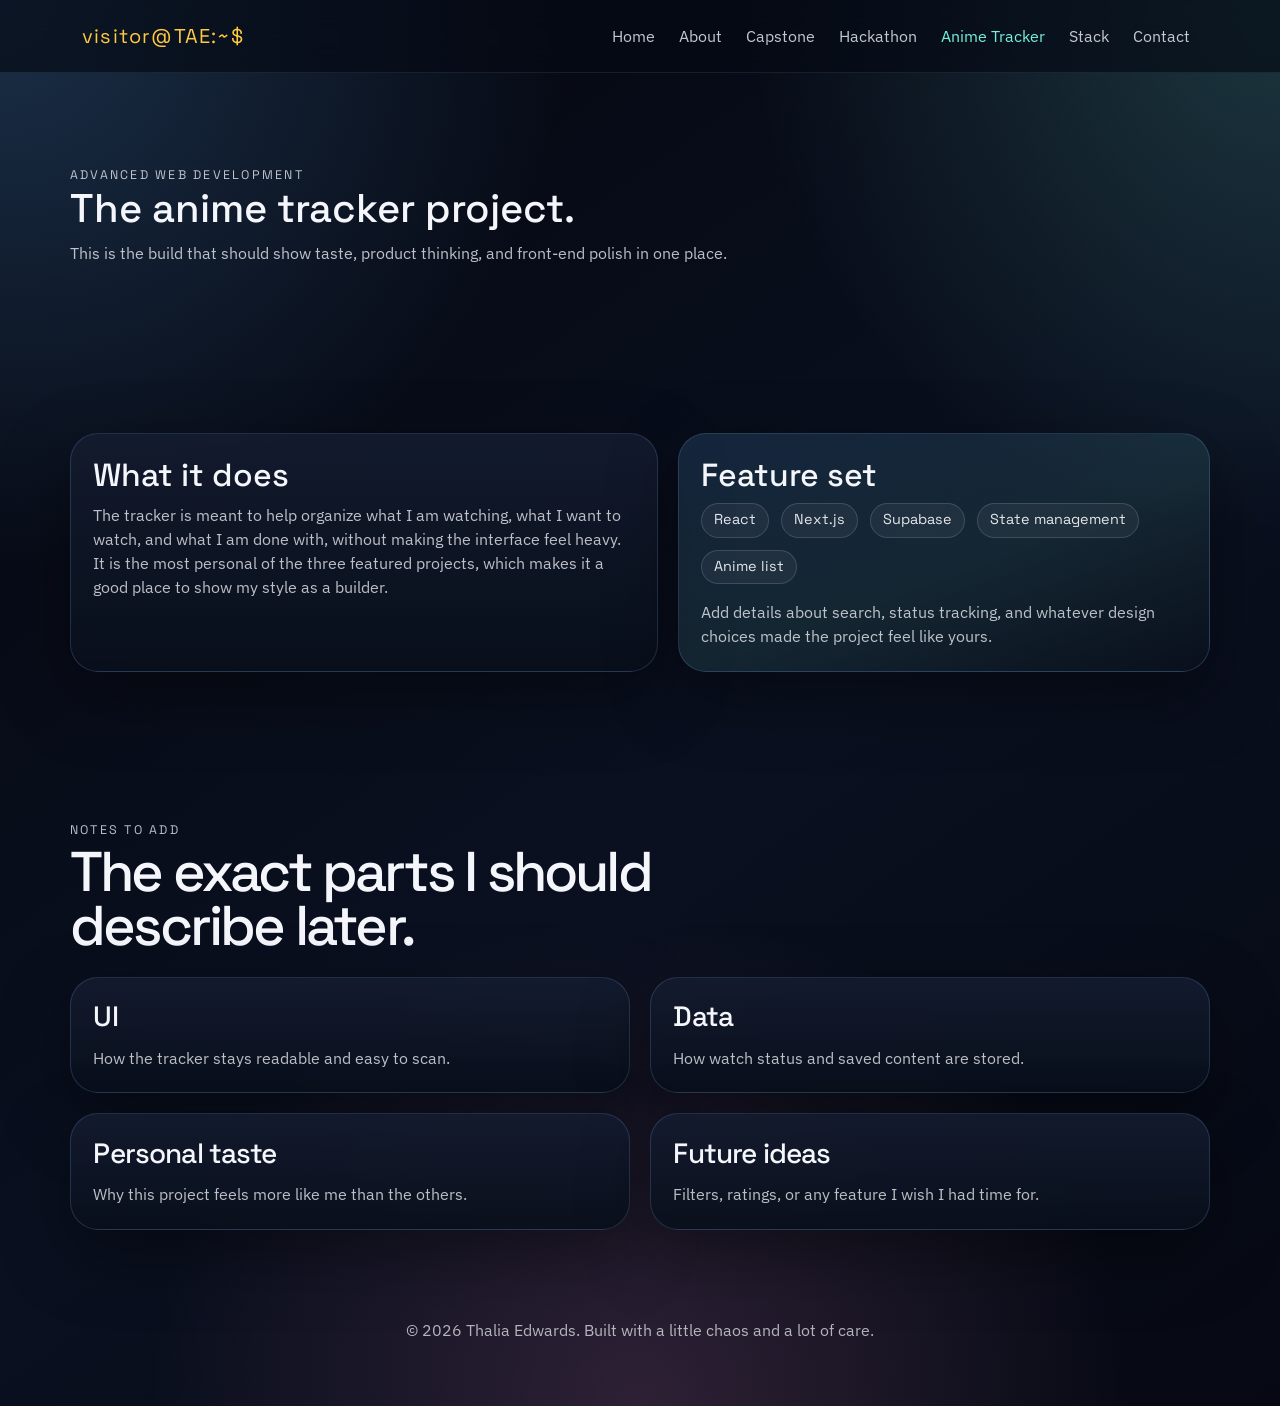
==== animer-tracker.html @ 8015b2f3 "Renamed files to be relevant to their respective pages, updated styling on the home page, finished i" ====
<!doctype html>
<html lang="en">
  <head>
    <meta charset="utf-8" />
    <meta name="viewport" content="width=device-width, initial-scale=1" />
    <title>Anime Tracker | Thalia Edwards</title>
    <link rel="icon" type="image/x-icon" href="favicon.ico" />
    <link rel="preconnect" href="https://fonts.googleapis.com" />
    <link rel="preconnect" href="https://fonts.gstatic.com" crossorigin />
    <link
      href="https://fonts.googleapis.com/css2?family=Space+Grotesk:wght@400;500;700&family=IBM+Plex+Sans:wght@400;500;600&display=swap"
      rel="stylesheet"
    />
    <link
      href="https://cdn.jsdelivr.net/npm/bootstrap@5.3.8/dist/css/bootstrap.min.css"
      rel="stylesheet"
      integrity="sha384-sRIl4kxILFvY47J16cr9ZwB07vP4J8+LH7qKQnuqkuIAvNWLzeN8tE5YBujZqJLB"
      crossorigin="anonymous"
    />
    <link rel="stylesheet" href="style.css" />
  </head>
  <body tabindex="0">
    <!-- Shared nav shell: this page holds the anime tracker story. -->
    <nav id="navbar" class="navbar navbar-expand-lg navbar-dark sticky-top">
      <div class="container-fluid site-shell">
        <a class="navbar-brand brand-mark" href="index.html">visitor@TAE:~$</a>
        <button
          class="navbar-toggler"
          type="button"
          data-bs-toggle="collapse"
          data-bs-target="#navbarNavAltMarkup"
          aria-controls="navbarNavAltMarkup"
          aria-expanded="false"
          aria-label="Toggle navigation"
        >
          <span class="navbar-toggler-icon"></span>
        </button>
        <div class="collapse navbar-collapse" id="navbarNavAltMarkup">
          <ul class="navbar-nav ms-auto align-items-lg-center gap-lg-2">
            <li class="nav-item">
              <a class="nav-link" href="index.html">Home</a>
            </li>
            <li class="nav-item">
              <a class="nav-link" href="name.html">About</a>
            </li>
            <li class="nav-item">
              <a class="nav-link" href="capstone.html">Capstone</a>
            </li>
            <li class="nav-item">
              <a class="nav-link" href="hackathon.html">Hackathon</a>
            </li>
            <li class="nav-item">
              <a class="nav-link active" href="#anime-tracker">Anime Tracker</a>
            </li>
            <li class="nav-item">
              <a class="nav-link" href="skills.html">Stack</a>
            </li>
            <li class="nav-item">
              <a class="nav-link" href="contact.html">Contact</a>
            </li>
          </ul>
        </div>
      </div>
    </nav>

    <main>
      <!-- Project intro: the fandom-flavored build that still needs clean product thinking. -->
      <header class="section-shell hero">
        <div class="section-heading reveal">
          <p class="eyebrow">Advanced web development</p>
          <h1>The anime tracker project.</h1>
          <p>
            This is the build that should show taste, product thinking, and
            front-end polish in one place.
          </p>
        </div>
      </header>

      <!-- Main content: describe the product and the features worth calling out. -->
      <section id="anime-tracker" class="section-shell split-section">
        <div class="split-layout">
          <article class="story-card reveal">
            <h2>What it does</h2>
            <p>
              The tracker is meant to help organize what I am watching, what I
              want to watch, and what I am done with, without making the
              interface feel heavy.
            </p>
            <p>
              It is the most personal of the three featured projects, which
              makes it a good place to show my style as a builder.
            </p>
          </article>
          <article class="story-card story-card-accent reveal">
            <h2>Feature set</h2>
            <div class="tag-row">
              <span class="tag">React</span>
              <span class="tag">Next.js</span>
              <span class="tag">Supabase</span>
              <span class="tag">State management</span>
              <span class="tag">Anime list</span>
            </div>
            <p class="mt-3">
              Add details about search, status tracking, and whatever design
              choices made the project feel like yours.
            </p>
          </article>
        </div>
      </section>

      <!-- Main content: a few concrete notes for the final project writeup. -->
      <section class="section-shell">
        <div class="section-heading reveal">
          <p class="eyebrow">Notes to add</p>
          <h2>The exact parts I should describe later.</h2>
        </div>
        <div class="skill-grid">
          <article class="skill-card reveal">
            <h3>UI</h3>
            <p>How the tracker stays readable and easy to scan.</p>
          </article>
          <article class="skill-card reveal">
            <h3>Data</h3>
            <p>How watch status and saved content are stored.</p>
          </article>
          <article class="skill-card reveal">
            <h3>Personal taste</h3>
            <p>Why this project feels more like me than the others.</p>
          </article>
          <article class="skill-card reveal">
            <h3>Future ideas</h3>
            <p>Filters, ratings, or any feature I wish I had time for.</p>
          </article>
        </div>
      </section>

      <!-- Footer: same end point as the other pages. -->
      <footer class="footer section-shell">
        <p>
          &copy; 2026 Thalia Edwards. Built with a little chaos and a lot of
          care.
        </p>
      </footer>
    </main>

    <script
      src="https://cdn.jsdelivr.net/npm/bootstrap@5.3.8/dist/js/bootstrap.bundle.min.js"
      integrity="sha384-FKyoEForCGlyvwx9Hj09JcYn3nv7wiPVlz7YYwJrWVcXK/BmnVDxM+D2scQbITxI"
      crossorigin="anonymous"
    ></script>
  </body>
</html>
---- style.css ----
/* Design tokens: the palette and spacing values used everywhere else. */
:root {
  --bg: #070b14;
  --bg-elevated: rgba(10, 16, 29, 0.76);
  --bg-soft: rgba(15, 24, 43, 0.88);
  --text: #f4f6fb;
  --muted: rgba(244, 246, 251, 0.76);
  --line: rgba(138, 191, 255, 0.18);
  --aqua: #76f0df;
  --blue: #5fb1ff;
  --gold: #ffc940;
  --rose: #f58cc6;
  --shadow: 0 24px 70px rgba(0, 0, 0, 0.4);
  --radius-xl: 28px;
  --radius-lg: 22px;
  --radius-md: 18px;
  --max-width: 1140px;
}

/* Base reset and page-wide defaults. */
* {
  box-sizing: border-box;
}

html {
  scroll-behavior: smooth;
}

body {
  margin: 0;
  color: var(--text);
  font-family: "IBM Plex Sans", "Segoe UI", sans-serif;
  background:
    radial-gradient(
      circle at top left,
      rgba(95, 177, 255, 0.24),
      transparent 30%
    ),
    radial-gradient(
      circle at top right,
      rgba(117, 240, 223, 0.18),
      transparent 28%
    ),
    radial-gradient(
      circle at bottom center,
      rgba(245, 140, 198, 0.16),
      transparent 32%
    ),
    linear-gradient(145deg, #05070f 0%, #0a1020 55%, #060913 100%);
  min-height: 100vh;
  position: relative;
  scroll-padding-top: 110px;
}

/* Soft grid overlay to keep the page feeling technical without getting loud. */
body::before {
  content: "";
  position: fixed;
  inset: 0;
  pointer-events: none;
  background-image:
    linear-gradient(rgba(255, 255, 255, 0.025) 1px, transparent 1px),
    linear-gradient(90deg, rgba(255, 255, 255, 0.025) 1px, transparent 1px);
  background-size: 46px 46px;
  mask-image: radial-gradient(circle at center, black, transparent 92%);
  opacity: 0.35;
}

/* Shared typography: headings, nav labels, pills, and buttons use the display font. */
h1,
h2,
h3,
.navbar-brand,
.eyebrow,
.button,
.tag,
.pill {
  font-family: "Space Grotesk", "Segoe UI", sans-serif;
}

/* Layout wrappers that keep content centered and readable. */
a {
  color: inherit;
}

.site-shell,
.section-shell {
  width: min(var(--max-width), calc(100% - 2rem));
  margin: 0 auto;
}

/* Navigation shell: sticky, blurred, and intentionally understated. */
.navbar {
  background: rgba(6, 10, 20, 0.66);
  backdrop-filter: blur(16px);
  border-bottom: 1px solid rgba(255, 255, 255, 0.08);
}

.navbar .site-shell {
  padding-top: 0.5rem;
  padding-bottom: 0.5rem;
}

.brand-mark {
  color: var(--gold) !important;
  letter-spacing: 0.06em;
}

.nav-link {
  color: rgba(244, 246, 251, 0.8) !important;
  transition:
    color 0.2s ease,
    transform 0.2s ease;
}

.nav-link:hover,
.nav-link.active,
.nav-link:focus-visible {
  color: var(--aqua) !important;
}

.nav-link-highlight {
  padding-inline: 1rem;
  border: 1px solid rgba(117, 240, 223, 0.24);
  border-radius: 999px;
  background: rgba(117, 240, 223, 0.08);
}

.nav-link-highlight:hover {
  background: rgba(117, 240, 223, 0.16);
}

/* Major page sections share the same vertical spacing. */
.hero,
.section-shell {
  padding: 4.5rem 0;
}

.hero {
  padding-top: 5.5rem;
}

/* Grid layouts used by the main page sections. */
.hero-grid,
.split-layout,
.project-grid,
.interest-grid,
.skill-grid,
.contact-grid {
  display: grid;
  gap: 1.25rem;
}

.hero-grid {
  grid-template-columns: minmax(0, 1.25fr) minmax(320px, 0.9fr);
  align-items: center;
}

/* Hero and section headlines need heavier visual weight. */
.hero-copy h1,
.section-heading h2 {
  font-family: "Space Grotesk", "Segoe UI", sans-serif;
  line-height: 0.96;
  letter-spacing: -0.05em;
}

.hero-copy h1 {
  font-size: clamp(3.5rem, 8vw, 6.5rem);
  margin: 0.35rem 0 1rem;
}

.eyebrow {
  display: inline-flex;
  align-items: center;
  gap: 0.5rem;
  margin: 0;
  text-transform: uppercase;
  letter-spacing: 0.18em;
  font-size: 0.78rem;
  color: var(--aqua);
}

/* Intro copy in the hero gets a little extra breathing room. */
.hero-lead {
  max-width: 42rem;
  font-size: clamp(1.1rem, 1.8vw, 1.35rem);
  color: rgba(244, 246, 251, 0.94);
}

/* Body copy color is slightly muted so the headings stay dominant. */
.hero-body,
.section-heading p,
.story-card p,
.project-card p,
.skill-card p,
.interest-card p,
.contact-card p {
  color: var(--muted);
  margin-bottom: 0;
}

/* Button and chip rows are grouped with flex so they wrap cleanly. */
.hero-actions,
.hero-badges,
.tag-row,
.project-topline {
  display: flex;
  flex-wrap: wrap;
  gap: 0.75rem;
}

.hero-actions {
  margin: 1.75rem 0 1.25rem;
}

/* Reusable pill buttons. */
.button {
  display: inline-flex;
  align-items: center;
  justify-content: center;
  min-height: 48px;
  padding: 0.9rem 1.25rem;
  border-radius: 999px;
  border: 1px solid transparent;
  text-decoration: none;
  transition:
    transform 0.2s ease,
    border-color 0.2s ease,
    background 0.2s ease;
}

.button:hover,
.button:focus-visible,
.contact-card:hover,
.project-card:hover,
.interest-card:hover,
.skill-card:hover,
.story-card:hover,
.hero-card:hover {
  transform: translateY(-4px);
}

/* Primary CTA button. */
.button-primary {
  color: #071019;
  background: linear-gradient(135deg, var(--gold), var(--aqua));
  box-shadow: 0 18px 40px rgba(117, 240, 223, 0.24);
}

/* Secondary CTA button. */
.button-secondary {
  border-color: rgba(255, 255, 255, 0.18);
  background: rgba(255, 255, 255, 0.04);
}

.button-sm {
  min-height: 40px;
  padding: 0.7rem 1rem;
}

.project-actions {
  margin-top: 1rem;

}

.button-secondary:hover, .button-sm:hover {
  transition: 0.3s;
  background: linear-gradient(135deg, var(--gold), var(--aqua));
  color: #071019;
}

/* Tiny status chips used throughout the page. */
.pill,
.tag,
.project-status,
.project-type {
  display: inline-flex;
  align-items: center;
  min-height: 34px;
  padding: 0.35rem 0.75rem;
  border-radius: 999px;
  border: 1px solid rgba(255, 255, 255, 0.14);
  background: rgba(255, 255, 255, 0.05);
  color: rgba(244, 246, 251, 0.92);
  font-size: 0.9rem;
}

/* Card surfaces across the site share the same visual language. */
.hero-card,
.project-card,
.story-card,
.interest-card,
.skill-card,
.contact-card {
  border: 1px solid var(--line);
  border-radius: var(--radius-xl);
  background: linear-gradient(
    180deg,
    rgba(20, 28, 48, 0.88),
    rgba(9, 15, 27, 0.92)
  );
  box-shadow: var(--shadow);
}

/* Hero card: portrait plus a short profile summary. */
.hero-card {
  padding: 1rem;
}

.hero-photo {
  width: 100%;
  aspect-ratio: 1 / 1;
  object-fit: cover;
  border-radius: calc(var(--radius-xl) - 8px);
  border: 1px solid rgba(255, 255, 255, 0.08);
}

/* Split the hero card into logo and copy. */

.brand-art {
  width: 84px;
  height: 84px;
  border-radius: 50%;
  object-fit: cover;
  background: rgba(255, 255, 255, 0.06);
}

/* Card titles use the display font for consistency. */
.hero-card h2,
.section-heading h2,
.project-card h3,
.story-card h3,
.interest-card h3,
.skill-card h3,
.contact-card h3 {
  margin-top: 0;
  margin-bottom: 0.75rem;
}

/* Section intro blocks stay narrow so they scan quickly. */
.section-heading {
  max-width: 46rem;
  margin-bottom: 1.5rem;
}

.section-heading h2 {
  font-size: clamp(2rem, 5vw, 3.5rem);
  margin: 0.35rem 0 1rem;
}

/* Project cards form the main three-column feature area. */
.project-grid {
  grid-template-columns: repeat(3, minmax(0, 1fr));
}

/* Shared inner padding for content cards. */
.project-card,
.story-card,
.interest-card,
.skill-card,
.contact-card {
  padding: 1.4rem;
}

/* Small label row at the top of each project card. */
.project-topline {
  justify-content: space-between;
  align-items: center;
  margin-bottom: 1rem;
}

.project-card h3,
.story-card h3,
.interest-card h3,
.skill-card h3,
.contact-card h3 {
  font-family: "Space Grotesk", "Segoe UI", sans-serif;
  letter-spacing: -0.03em;
}

/* Bullet list that highlights the why, not just the what. */
.project-points {
  margin: 1rem 0 1.25rem;
  padding-left: 1.1rem;
  color: rgba(244, 246, 251, 0.84);
}

.project-points li + li {
  margin-top: 0.55rem;
}

/* Two-column about section. */
.split-section {
  scroll-padding-top: 2rem;
}

.split-layout {
  grid-template-columns: minmax(0, 1.05fr) minmax(0, 0.95fr);
}

/* Accent panel for the quick fact box. */
.story-card-accent {
  background: linear-gradient(
    160deg,
    rgba(95, 177, 255, 0.15),
    rgba(117, 240, 223, 0.1) 55%,
    rgba(10, 16, 29, 0.95)
  );
}

/* Compact facts laid out as a stack of small blocks. */
.stat-grid {
  display: grid;
  gap: 1rem;
  margin-top: 1.25rem;
}

.stat-grid strong,
.contact-card p,
.project-type,
.project-status {
  display: block;
}

.stat-grid span {
  display: block;
  margin-top: 0.2rem;
  color: var(--muted);
}

/* Interest cards are meant to feel like a visual personality board. */
.interest-grid {
  grid-template-columns: repeat(4, minmax(0, 1fr));
}

/* Icon-like labels inside the interest cards. */
.interest-card span {
  display: inline-flex;
  width: 46px;
  height: 46px;
  border-radius: 16px;
  align-items: center;
  justify-content: center;
  margin-bottom: 1rem;
  font-size: 1.3rem;
  background: rgba(255, 255, 255, 0.06);
}

/* FontAwesome icons inside the interest cards. */
.interest-card .interest-icon {
  display: inline-flex;
  width: 46px;
  height: 46px;
  border-radius: 16px;
  align-items: center;
  justify-content: center;
  margin-bottom: 1rem;
  font-size: 1.3rem;
  background: rgba(255, 255, 255, 0.06);
}

/* Contact icons */
#contact-icon {
  display: inline-flex;
  width: 46px;
  height: 46px;
  border-radius: 16px;
  align-items: center;
  justify-content: center;
  margin-bottom: 1rem;
  font-size: 1.3rem;
  background: rgba(255, 255, 255, 0.06);
}


/* Skills use a simple two-column layout on desktop. */
.skill-grid {
  grid-template-columns: repeat(2, minmax(0, 1fr));
}

/* Contact section gets extra bottom padding so the footer has room. */
.contact-shell {
  padding-bottom: 6rem;
}

/* Contact links are treated like cards so they read as actions, not decoration. */
.contact-grid {
  grid-template-columns: repeat(3, minmax(0, 1fr));
}

.contact-card {
  display: grid;
  grid-template-columns: 64px 1fr;
  gap: 1rem;
  align-items: center;
  text-decoration: none;
}

.contact-card img {
  width: 64px;
  height: 64px;
  object-fit: contain;
  border-radius: 18px;
  background: rgba(255, 255, 255, 0.05);
}

/* Footer stays small on purpose. */
.footer {
  padding-top: 1rem;
  padding-bottom: 3rem;
  text-align: center;
  color: rgba(244, 246, 251, 0.7);
}

/* Entry animation for sections and cards. */
.reveal {
  animation: rise 0.75s ease both;
}

@keyframes rise {
  from {
    opacity: 0;
    transform: translateY(18px);
  }
  to {
    opacity: 1;
    transform: translateY(0);
  }
}

@media (max-width: 991px) {
  .hero-grid,
  .split-layout,
  .project-grid,
  .interest-grid,
  .contact-grid {
    grid-template-columns: 1fr 1fr;
  }

  .hero-grid,
  .split-layout {
    grid-template-columns: 1fr;
  }

  .project-grid,
  .interest-grid,
  .contact-grid {
    grid-template-columns: 1fr;
  }

  .skill-grid {
    grid-template-columns: 1fr;
  }
}

@media (max-width: 767px) {
  .hero,
  .section-shell {
    width: min(var(--max-width), calc(100% - 1.2rem));
    padding-top: 3.5rem;
    padding-bottom: 3.5rem;
  }

  .hero {
    padding-top: 4rem;
  }

  .hero-copy h1 {
    font-size: clamp(3rem, 14vw, 4.5rem);
  }

  .contact-card {
    grid-template-columns: 1fr;
  }

  .button {
    width: 100%;
  }
}
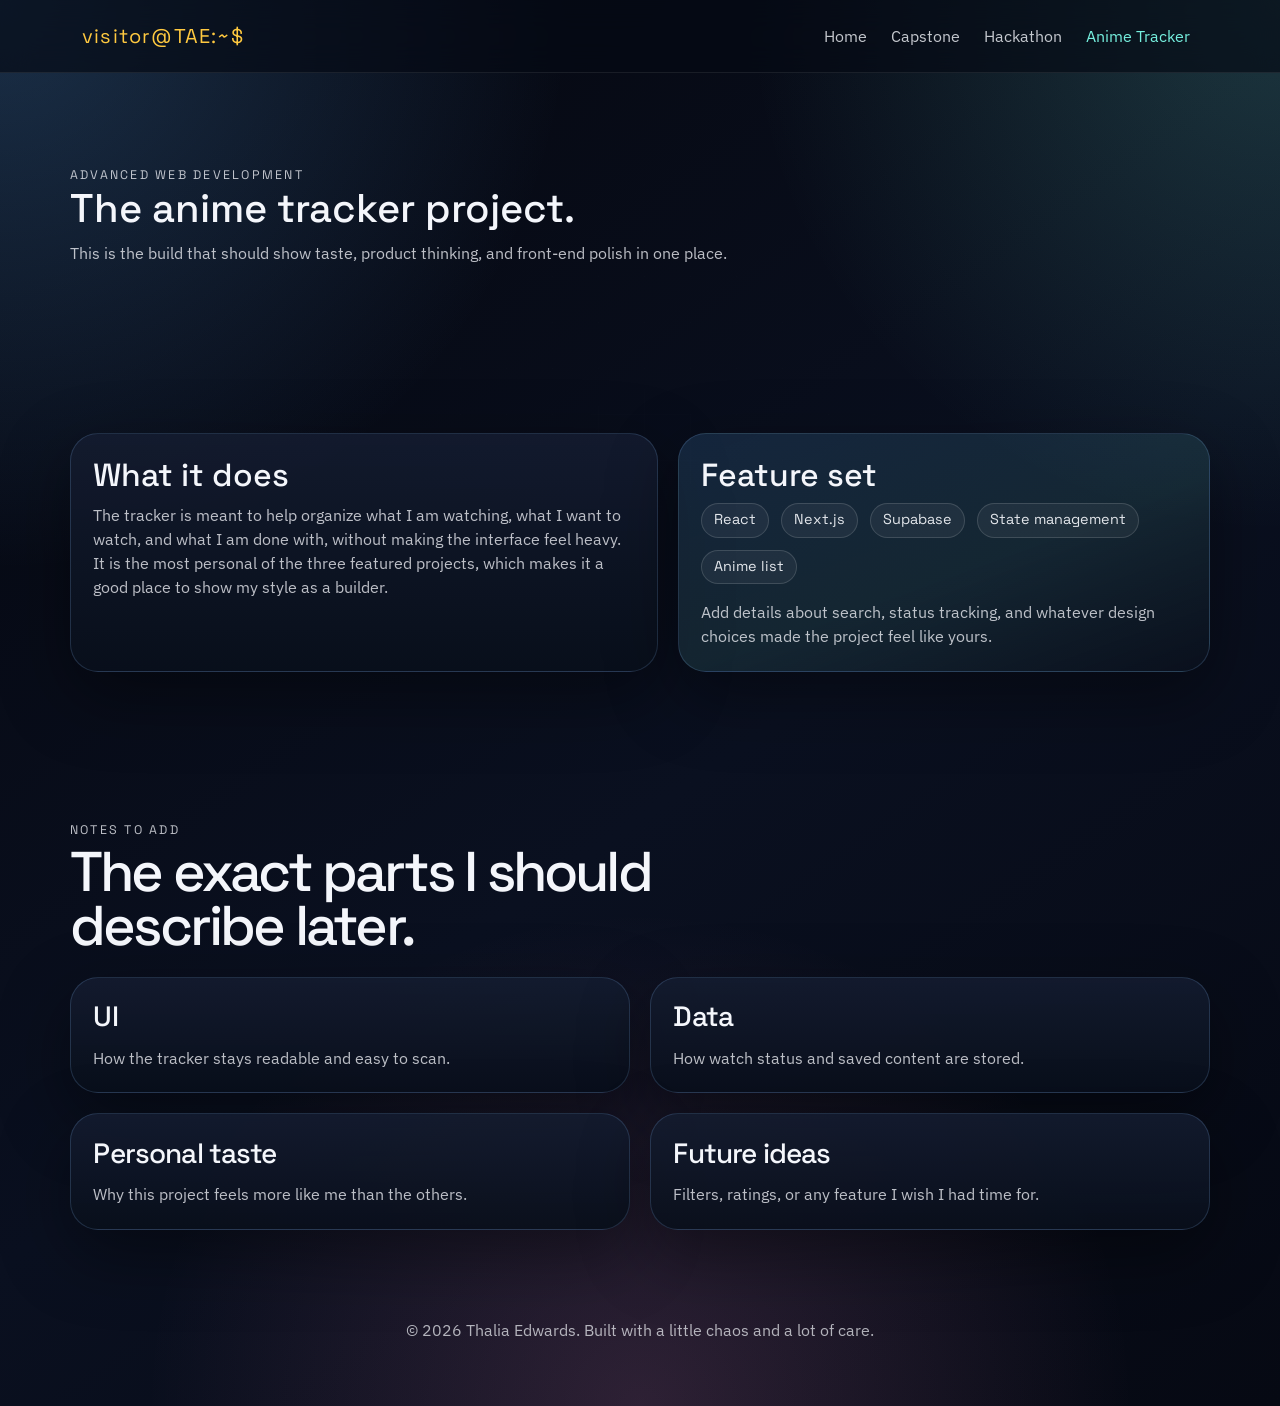
==== commit 105792d5: "Refactor portfolio structure: remove unused pages, update contact and hackathon sections, enhance in" ====
--- a/animer-tracker.html
+++ b/animer-tracker.html
@@ -41,9 +41,6 @@
               <a class="nav-link" href="index.html">Home</a>
             </li>
             <li class="nav-item">
-              <a class="nav-link" href="name.html">About</a>
-            </li>
-            <li class="nav-item">
               <a class="nav-link" href="capstone.html">Capstone</a>
             </li>
             <li class="nav-item">
@@ -51,12 +48,6 @@
             </li>
             <li class="nav-item">
               <a class="nav-link active" href="#anime-tracker">Anime Tracker</a>
-            </li>
-            <li class="nav-item">
-              <a class="nav-link" href="skills.html">Stack</a>
-            </li>
-            <li class="nav-item">
-              <a class="nav-link" href="contact.html">Contact</a>
             </li>
           </ul>
         </div>
--- a/style.css
+++ b/style.css
@@ -179,7 +179,10 @@
   font-size: 0.78rem;
   color: var(--aqua);
 }
-
+#featured-pill {
+  background: var(--gold);
+  color: #071019;
+}
 /* Intro copy in the hero gets a little extra breathing room. */
 .hero-lead {
   max-width: 42rem;
